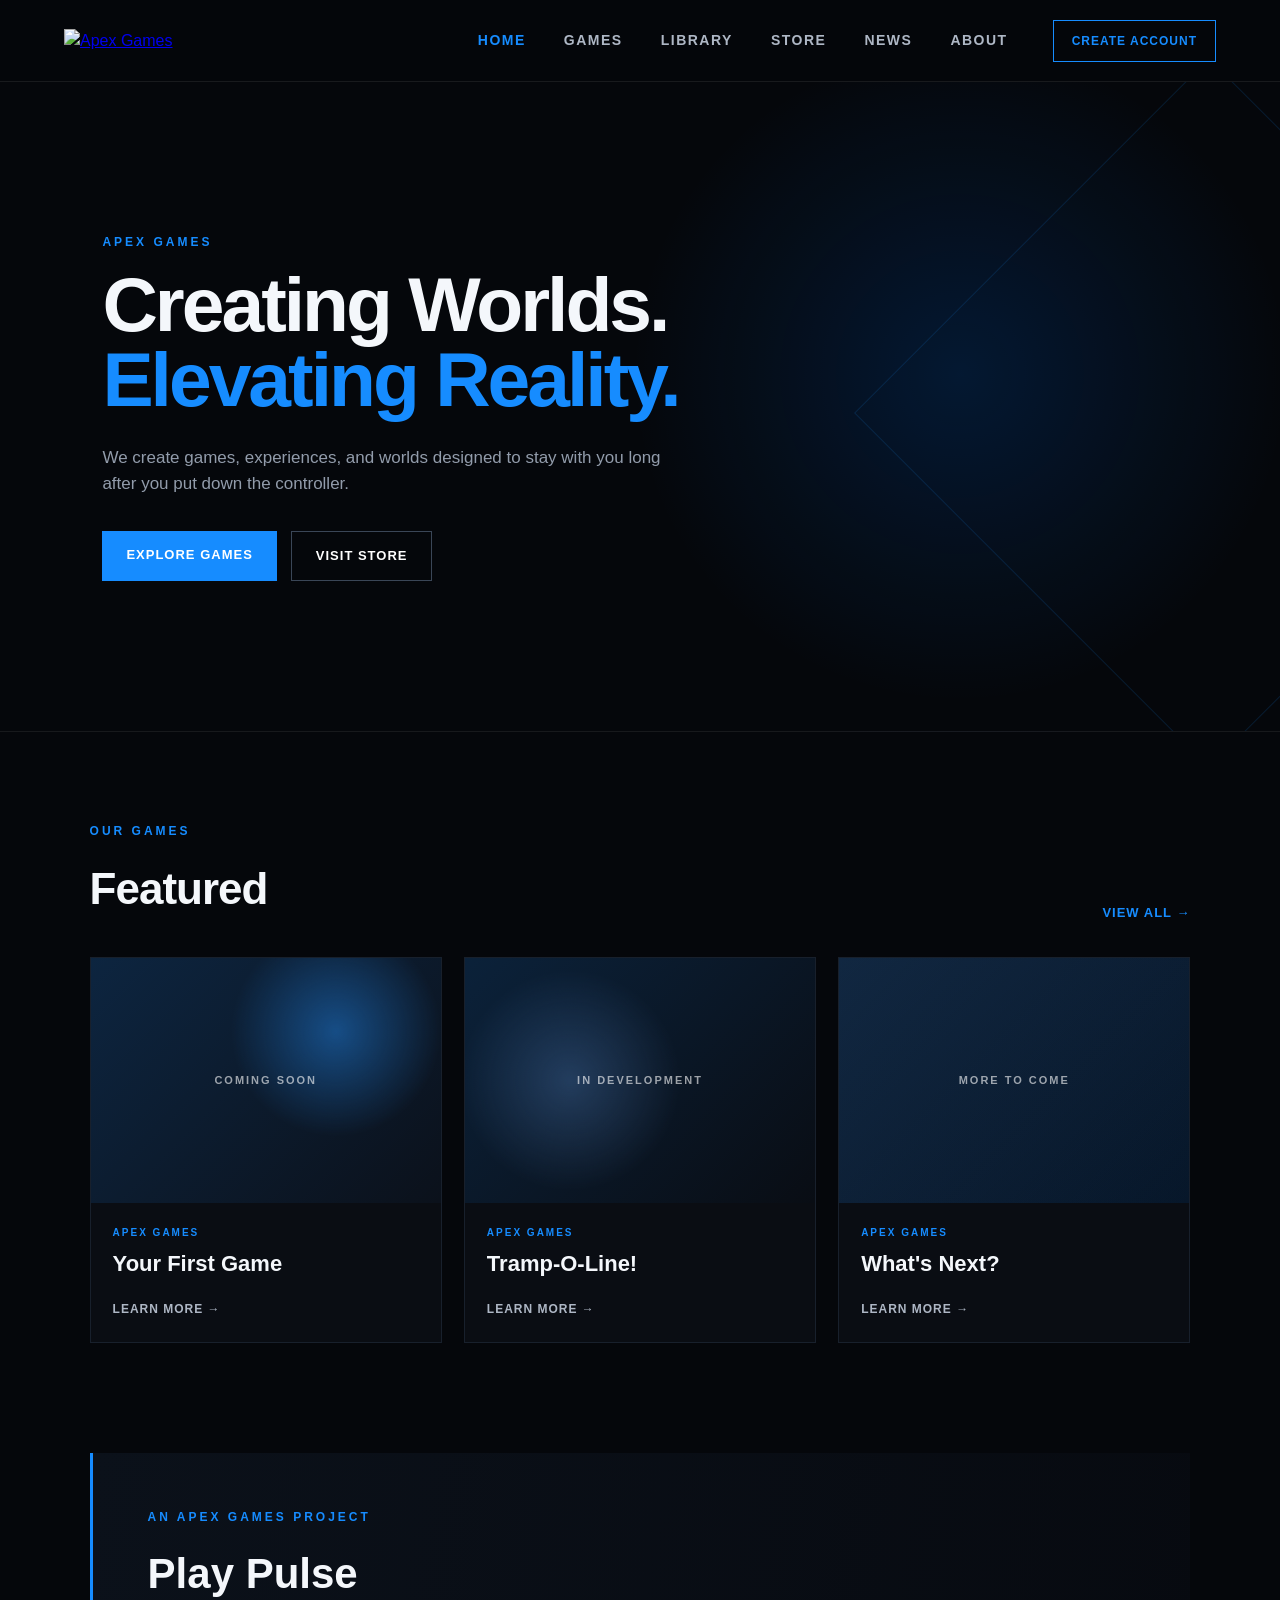
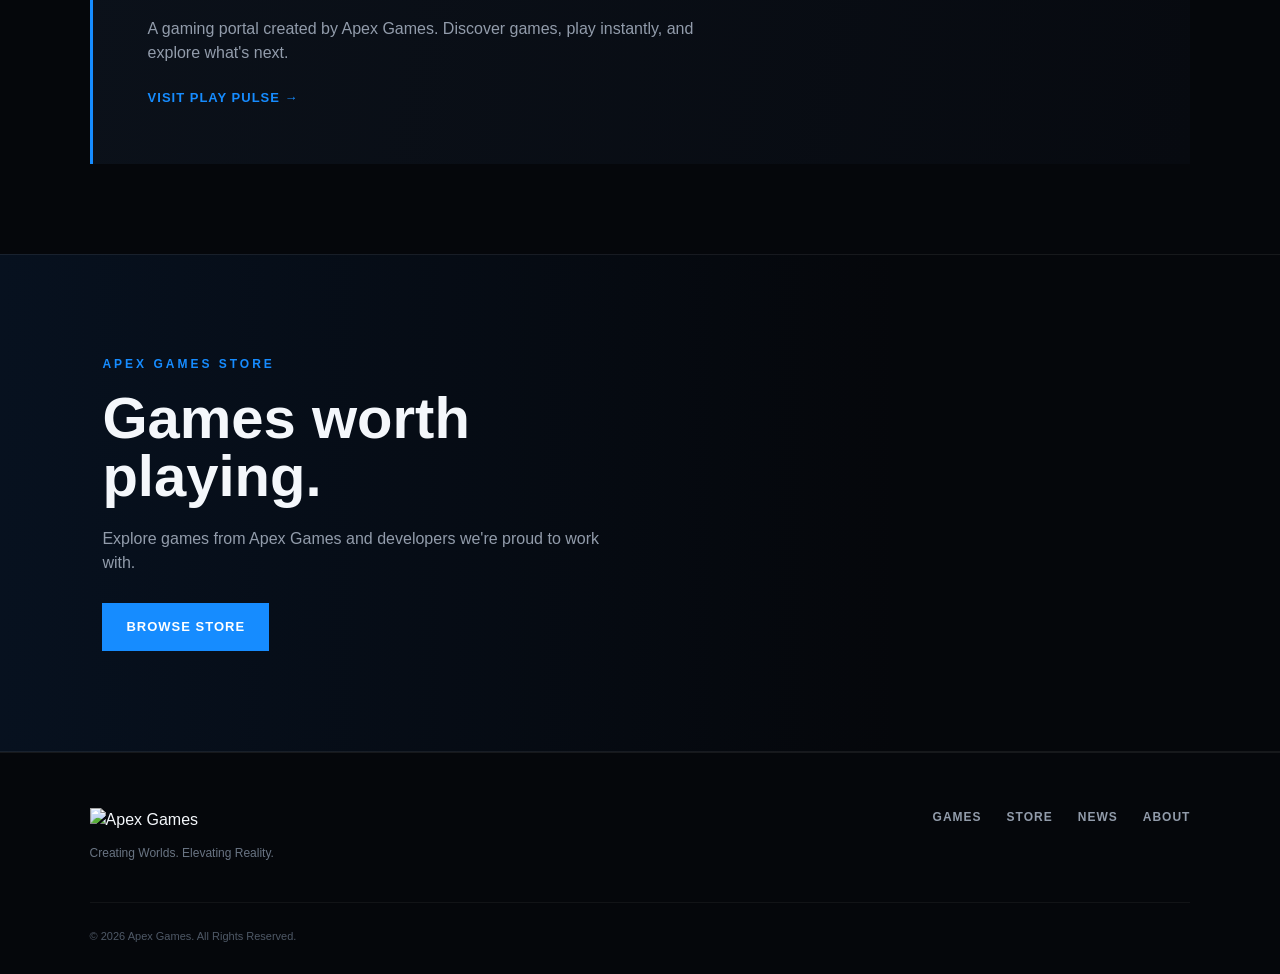
==== about.html @ eb0a3079 "Add about.html for Apex Games website This file contains the HTML structure for the About page of Ap" ====
<!DOCTYPE html>
<html lang="en">

<head>
    <meta charset="UTF-8">
    <meta name="viewport" content="width=device-width, initial-scale=1.0">

    <title>Apex Games</title>

    <link rel="stylesheet" href="style.css">
</head>

<body>

    <!-- NAVIGATION -->

    <header class="navbar">

        <a href="index.html" class="brand">
            <img src="assets/apex-logo.png" alt="Apex Games">
        </a>

       <nav>
    <a href="index.html" class="active">Home</a>
    <a href="games.html">Games</a>
    <a href="library.html">Library</a>
    <a href="store.html">Store</a>
    <a href="news.html">News</a>
    <a href="about.html">About</a>
</nav>

<a href="signup.html" class="discord-button">
    Create Account
</a>

    </header>


    <!-- HERO -->

    <main>

        <section class="hero">

            <div class="hero-content">

                <p class="eyebrow">
                    APEX GAMES
                </p>

                <h1>
                    Creating Worlds.<br>
                    <span>Elevating Reality.</span>
                </h1>

                <p class="hero-description">
                    We create games, experiences, and worlds
                    designed to stay with you long after you
                    put down the controller.
                </p>

                <div class="hero-buttons">

                    <a href="games.html" class="button primary">
                        Explore Games
                    </a>

                    <a href="store.html" class="button secondary">
                        Visit Store
                    </a>

                </div>

            </div>

        </section>


        <!-- FEATURED GAMES -->

        <section class="featured">

            <div class="section-heading">

                <div>
                    <p class="section-label">
                        OUR GAMES
                    </p>

                    <h2>
                        Featured
                    </h2>
                </div>

                <a href="games.html" class="view-all">
                    View All →
                </a>

            </div>


            <div class="game-grid">


                <!-- GAME 1 -->

                <article class="game-card">

                    <div class="game-image game-one">
                        <span>COMING SOON</span>
                    </div>

                    <div class="game-info">

                        <p>APEX GAMES</p>

                        <h3>
                            Your First Game
                        </h3>

                        <a href="#">
                            Learn More →
                        </a>

                    </div>

                </article>


                <!-- GAME 2 -->

                <article class="game-card">

                    <div class="game-image game-two">
                        <span>IN DEVELOPMENT</span>
                    </div>

                    <div class="game-info">

                        <p>APEX GAMES</p>

                        <h3>
                            Tramp-O-Line!
                        </h3>

                        <a href="#">
                            Learn More →
                        </a>

                    </div>

                </article>


                <!-- GAME 3 -->

                <article class="game-card">

                    <div class="game-image game-three">
                        <span>MORE TO COME</span>
                    </div>

                    <div class="game-info">

                        <p>APEX GAMES</p>

                        <h3>
                            What's Next?
                        </h3>

                        <a href="#">
                            Learn More →
                        </a>

                    </div>

                </article>


            </div>

        </section>


        <!-- PLAY PULSE -->

        <section class="play-pulse">

            <div>

                <p class="section-label">
                    AN APEX GAMES PROJECT
                </p>

                <h2>
                    Play Pulse
                </h2>

                <p>
                    A gaming portal created by Apex Games.
                    Discover games, play instantly, and
                    explore what's next.
                </p>

               <a href="https://apexgamesofficial.github.io/index.html" class="text-link">
    Visit Play Pulse →
</a>

            </div>

        </section>


        <!-- STORE -->

        <section class="store-preview">

            <div class="store-text">

                <p class="section-label">
                    APEX GAMES STORE
                </p>

                <h2>
                    Games worth<br>
                    playing.
                </h2>

                <p>
                    Explore games from Apex Games and
                    developers we're proud to work with.
                </p>

                <a href="store.html" class="button primary">
                    Browse Store
                </a>

            </div>

        </section>

    </main>


    <!-- FOOTER -->

    <footer>

        <div class="footer-brand">

            <img src="assets/apex-logo.png" alt="Apex Games">

            <p>
                Creating Worlds. Elevating Reality.
            </p>

        </div>


        <div class="footer-links">

            <a href="games.html">Games</a>
            <a href="store.html">Store</a>
            <a href="news.html">News</a>
            <a href="about.html">About</a>

        </div>


        <div class="copyright">

            © 2026 Apex Games. All Rights Reserved.

        </div>

    </footer>


    <script src="script.js"></script>

</body>

</html>
---- style.css ----
* {
    box-sizing: border-box;
    margin: 0;
    padding: 0;
}

html {
    scroll-behavior: smooth;
}

body {
    background: #05070b;
    color: #f4f7fb;
    font-family: Arial, Helvetica, sans-serif;
    line-height: 1.5;
}


/* =========================
   NAVIGATION
========================= */

.navbar {
    height: 82px;
    width: 100%;

    display: flex;
    align-items: center;

    padding: 0 5%;

    border-bottom: 1px solid rgba(255,255,255,0.08);

    background: rgba(5,7,11,0.94);

    position: sticky;
    top: 0;
    z-index: 100;
}

.brand {
    display: flex;
    align-items: center;

    width: 150px;
}

.brand img {
    width: 145px;
    height: auto;
    display: block;
}

.navbar nav {
    display: flex;
    gap: 38px;

    margin-left: auto;
    margin-right: 45px;
}

.navbar nav a {
    color: #aeb7c5;
    text-decoration: none;

    font-size: 14px;
    font-weight: 700;

    text-transform: uppercase;
    letter-spacing: 1.5px;

    transition: color 0.2s ease;
}

.navbar nav a:hover,
.navbar nav a.active {
    color: #168cff;
}

.discord-button {
    border: 1px solid #168cff;

    color: #168cff;
    text-decoration: none;

    padding: 11px 18px;

    font-size: 12px;
    font-weight: 700;

    text-transform: uppercase;
    letter-spacing: 1px;

    transition: 0.2s ease;
}

.discord-button:hover {
    background: #168cff;
    color: #ffffff;
}


/* =========================
   HERO
========================= */

.hero {
    min-height: 650px;

    display: flex;
    align-items: center;

    padding: 80px 8%;

    position: relative;
    overflow: hidden;

    border-bottom: 1px solid rgba(255,255,255,0.07);

    background:
        radial-gradient(
            circle at 75% 45%,
            rgba(0,115,255,0.16),
            transparent 32%
        ),
        #05070b;
}

.hero::after {
    content: "";

    position: absolute;

    width: 500px;
    height: 500px;

    right: -180px;
    top: 80px;

    border: 1px solid rgba(22,140,255,0.15);

    transform: rotate(45deg);
}

.hero-content {
    max-width: 720px;
    position: relative;
    z-index: 2;
}

.eyebrow,
.section-label {
    color: #168cff;

    font-size: 12px;
    font-weight: 800;

    letter-spacing: 3px;
    text-transform: uppercase;

    margin-bottom: 16px;
}

.hero h1 {
    font-size: clamp(48px, 6vw, 82px);

    line-height: 0.98;

    letter-spacing: -3px;

    font-weight: 800;
}

.hero h1 span {
    color: #168cff;
}

.hero-description {
    max-width: 560px;

    margin-top: 28px;

    color: #929cab;

    font-size: 17px;
}

.hero-buttons {
    display: flex;
    gap: 14px;

    margin-top: 35px;
}

.button {
    display: inline-block;

    padding: 14px 24px;

    text-decoration: none;

    font-size: 13px;
    font-weight: 800;

    text-transform: uppercase;
    letter-spacing: 1px;

    transition: 0.2s ease;
}

.button.primary {
    background: #168cff;
    color: white;
}

.button.primary:hover {
    background: #0b72d4;
    transform: translateY(-2px);
}

.button.secondary {
    border: 1px solid #3a4657;
    color: white;
}

.button.secondary:hover {
    border-color: #168cff;
    color: #168cff;
}

.hero-mark {
    position: absolute;

    right: 7%;
    top: 50%;

    transform: translateY(-50%);

    width: 420px;

    opacity: 0.07;
}

.hero-mark img {
    width: 100%;
}


/* =========================
   FEATURED
========================= */

.featured {
    padding: 90px 7%;
}

.section-heading {
    display: flex;
    align-items: end;
    justify-content: space-between;

    margin-bottom: 35px;
}

.section-heading h2 {
    font-size: 44px;
    letter-spacing: -1px;
}

.view-all {
    color: #168cff;
    text-decoration: none;

    font-size: 13px;
    font-weight: 700;

    text-transform: uppercase;
    letter-spacing: 1px;
}

.game-grid {
    display: grid;

    grid-template-columns:
        repeat(3, 1fr);

    gap: 22px;
}

.game-card {
    background: #0a0d13;

    border: 1px solid #18202c;

    transition: 0.25s ease;
}

.game-card:hover {
    border-color: #168cff;
    transform: translateY(-5px);
}

.game-image {
    height: 245px;

    display: flex;
    align-items: center;
    justify-content: center;

    position: relative;
    overflow: hidden;
}

.game-image::before {
    content: "";

    position: absolute;

    inset: 0;

    background:
        linear-gradient(
            135deg,
            rgba(22,140,255,0.16),
            transparent
        );
}

.game-one {
    background:
        radial-gradient(
            circle at 70% 30%,
            #16487c,
            transparent 35%
        ),
        #0b111b;
}

.game-two {
    background:
        radial-gradient(
            circle at 30% 50%,
            #24344c,
            transparent 40%
        ),
        #090d14;
}

.game-three {
    background:
        linear-gradient(
            135deg,
            #10141d,
            #07172a
        );
}

.game-image span {
    position: relative;

    color: rgba(255,255,255,0.6);

    font-size: 11px;
    font-weight: 800;

    letter-spacing: 2px;
}

.game-info {
    padding: 22px;
}

.game-info p {
    color: #168cff;

    font-size: 10px;
    font-weight: 800;

    letter-spacing: 2px;
}

.game-info h3 {
    font-size: 22px;

    margin: 7px 0 16px;
}

.game-info a {
    color: #aeb7c5;

    text-decoration: none;

    font-size: 12px;
    font-weight: 700;

    text-transform: uppercase;
    letter-spacing: 1px;
}

.game-info a:hover {
    color: #168cff;
}


/* =========================
   PLAY PULSE
========================= */

.play-pulse {
    margin: 20px 7% 90px;

    padding: 55px;

    border-left: 3px solid #168cff;

    background:
        linear-gradient(
            100deg,
            #0b111a,
            #070a10
        );
}

.play-pulse h2 {
    font-size: 42px;
    margin-bottom: 12px;
}

.play-pulse p:not(.section-label) {
    color: #929cab;

    max-width: 600px;

    margin-bottom: 20px;
}

.text-link {
    color: #168cff;

    text-decoration: none;

    font-size: 13px;
    font-weight: 800;

    text-transform: uppercase;
    letter-spacing: 1px;
}


/* =========================
   STORE
========================= */

.store-preview {
    padding: 100px 8%;

    min-height: 430px;

    display: flex;
    align-items: center;

    background:
        linear-gradient(
            90deg,
            #07111f,
            #05070b 70%
        );

    border-top: 1px solid rgba(255,255,255,0.07);
    border-bottom: 1px solid rgba(255,255,255,0.07);
}

.store-text h2 {
    font-size: 58px;

    line-height: 1;

    margin-bottom: 22px;
}

.store-text > p:not(.section-label) {
    color: #929cab;

    max-width: 500px;

    margin-bottom: 28px;
}


/* =========================
   FOOTER
========================= */

footer {
    padding: 55px 7% 30px;

    display: grid;

    grid-template-columns:
        1fr auto;

    gap: 40px;

    border-top: 1px solid rgba(255,255,255,0.07);
}

.footer-brand img {
    width: 130px;
}

.footer-brand p {
    color: #697483;

    font-size: 12px;

    margin-top: 12px;
}

.footer-links {
    display: flex;
    gap: 25px;
}

.footer-links a {
    color: #929cab;

    text-decoration: none;

    font-size: 12px;
    font-weight: 700;

    text-transform: uppercase;
    letter-spacing: 1px;
}

.footer-links a:hover {
    color: #168cff;
}

.copyright {
    grid-column: 1 / -1;

    color: #4f5967;

    font-size: 11px;

    padding-top: 25px;

    border-top: 1px solid rgba(255,255,255,0.05);
}


/* =========================
   MOBILE
========================= */

@media (max-width: 850px) {

    .navbar {
        padding: 0 20px;
    }

    .navbar nav {
        display: none;
    }

    .discord-button {
        margin-left: auto;
    }

    .hero {
        padding: 70px 25px;
    }

    .hero-mark {
        display: none;
    }

    .game-grid {
        grid-template-columns: 1fr;
    }

    .featured {
        padding: 70px 25px;
    }

    .play-pulse {
        margin: 10px 25px 70px;
        padding: 35px;
    }

    .store-preview {
        padding: 70px 25px;
    }

    footer {
        grid-template-columns: 1fr;
    }

    .footer-links {
        flex-wrap: wrap;
    }

    .copyright {
        grid-column: auto;
    }
}
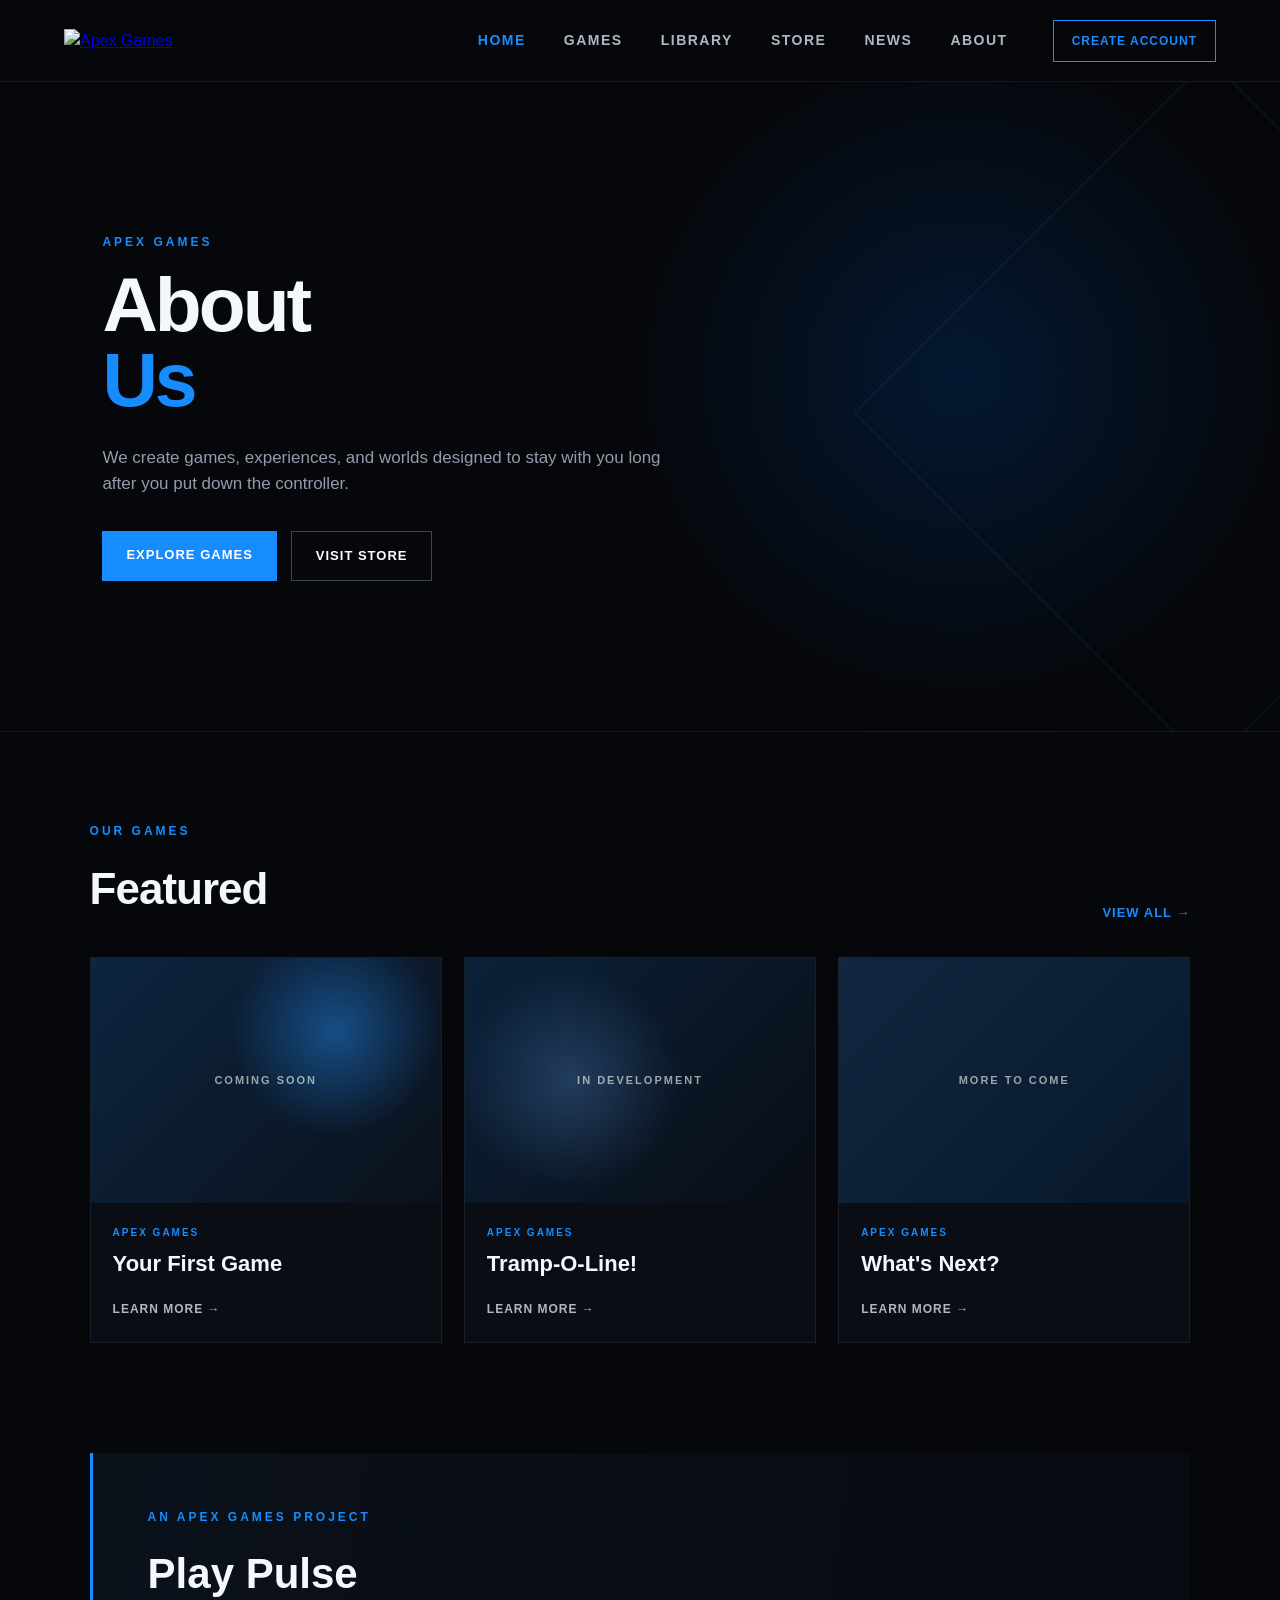
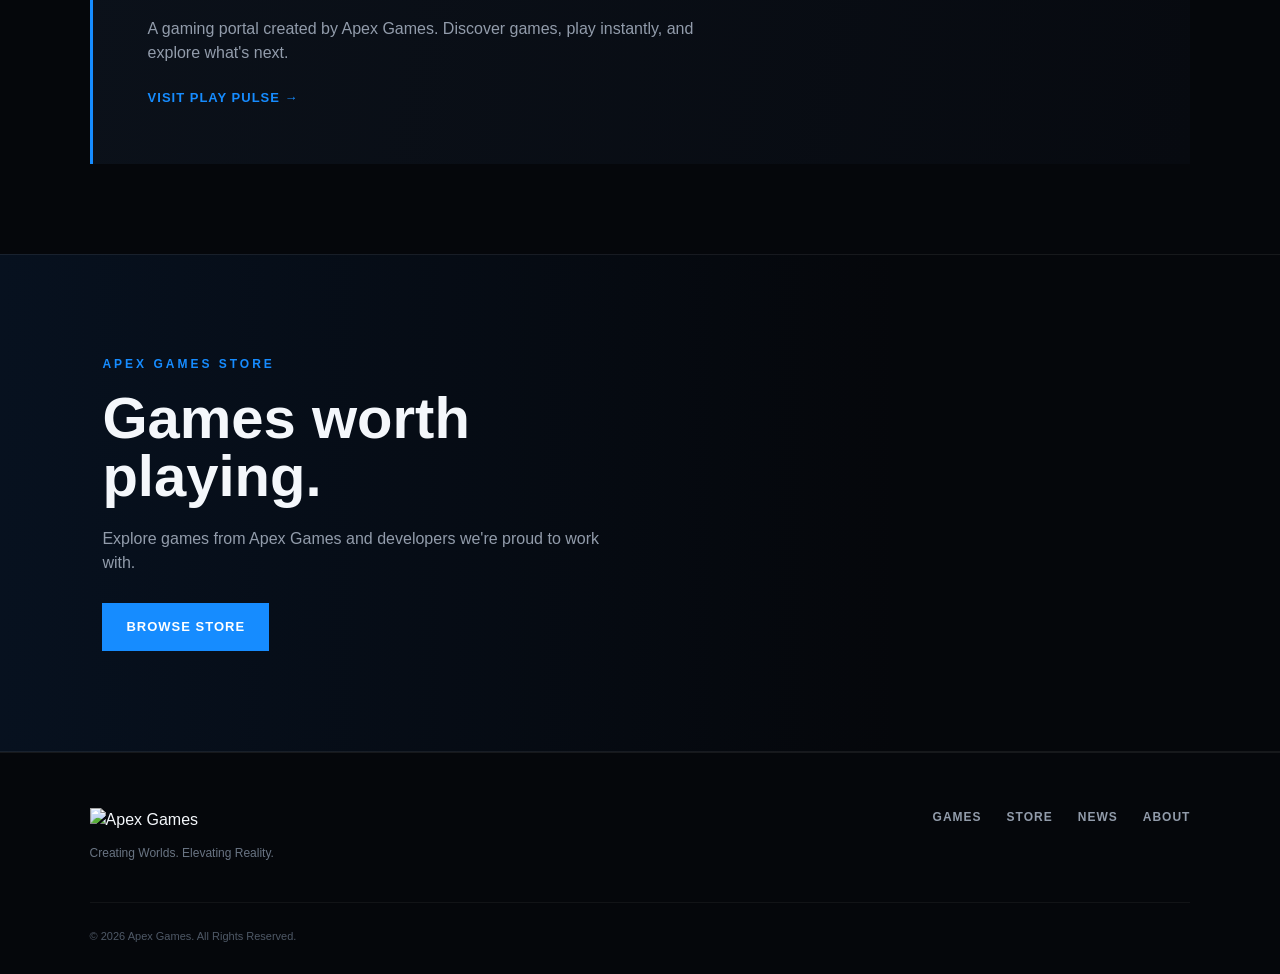
==== commit d8e75d52: "Update heading text in about.html" ====
--- a/about.html
+++ b/about.html
@@ -49,8 +49,8 @@
                 </p>
 
                 <h1>
-                    Creating Worlds.<br>
-                    <span>Elevating Reality.</span>
+                    About<br>
+                    <span>Us</span>
                 </h1>
 
                 <p class="hero-description">
